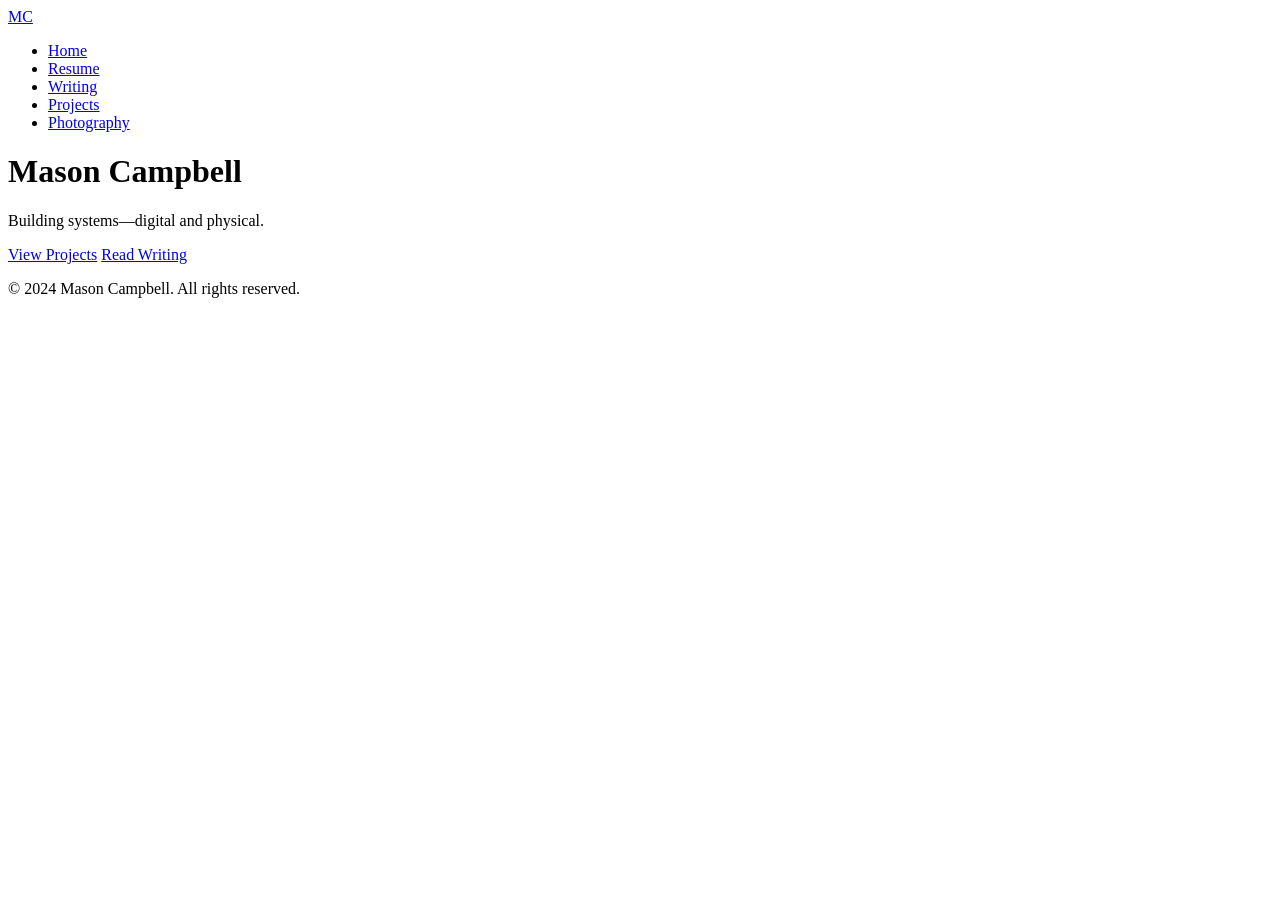
==== index.html @ 15a9533e "Create index.html" ====
<!DOCTYPE html>
<html lang="en">
<head>
    <meta charset="UTF-8">
    <meta name="viewport" content="width=device-width, initial-scale=1.0">
    <title>Mason Campbell - Home</title>
    <link rel="stylesheet" href="styles.css">
</head>
<body>
    <nav class="navbar">
        <div class="nav-container">
            <a href="index.html" class="nav-logo">MC</a>
            <ul class="nav-menu">
                <li><a href="index.html" class="nav-link active">Home</a></li>
                <li><a href="resume.html" class="nav-link">Resume</a></li>
                <li><a href="writing.html" class="nav-link">Writing</a></li>
                <li><a href="projects.html" class="nav-link">Projects</a></li>
                <li><a href="photography.html" class="nav-link">Photography</a></li>
            </ul>
        </div>
    </nav>

    <main class="hero-section">
        <div class="hero-content">
            <h1 class="hero-title">Mason Campbell</h1>
            <p class="hero-subtitle">Building systems—digital and physical.</p>
            <div class="hero-links">
                <a href="projects.html" class="hero-link">View Projects</a>
                <a href="writing.html" class="hero-link">Read Writing</a>
            </div>
        </div>
    </main>

    <footer class="footer">
        <p>&copy; 2024 Mason Campbell. All rights reserved.</p>
    </footer>
</body>
</html>
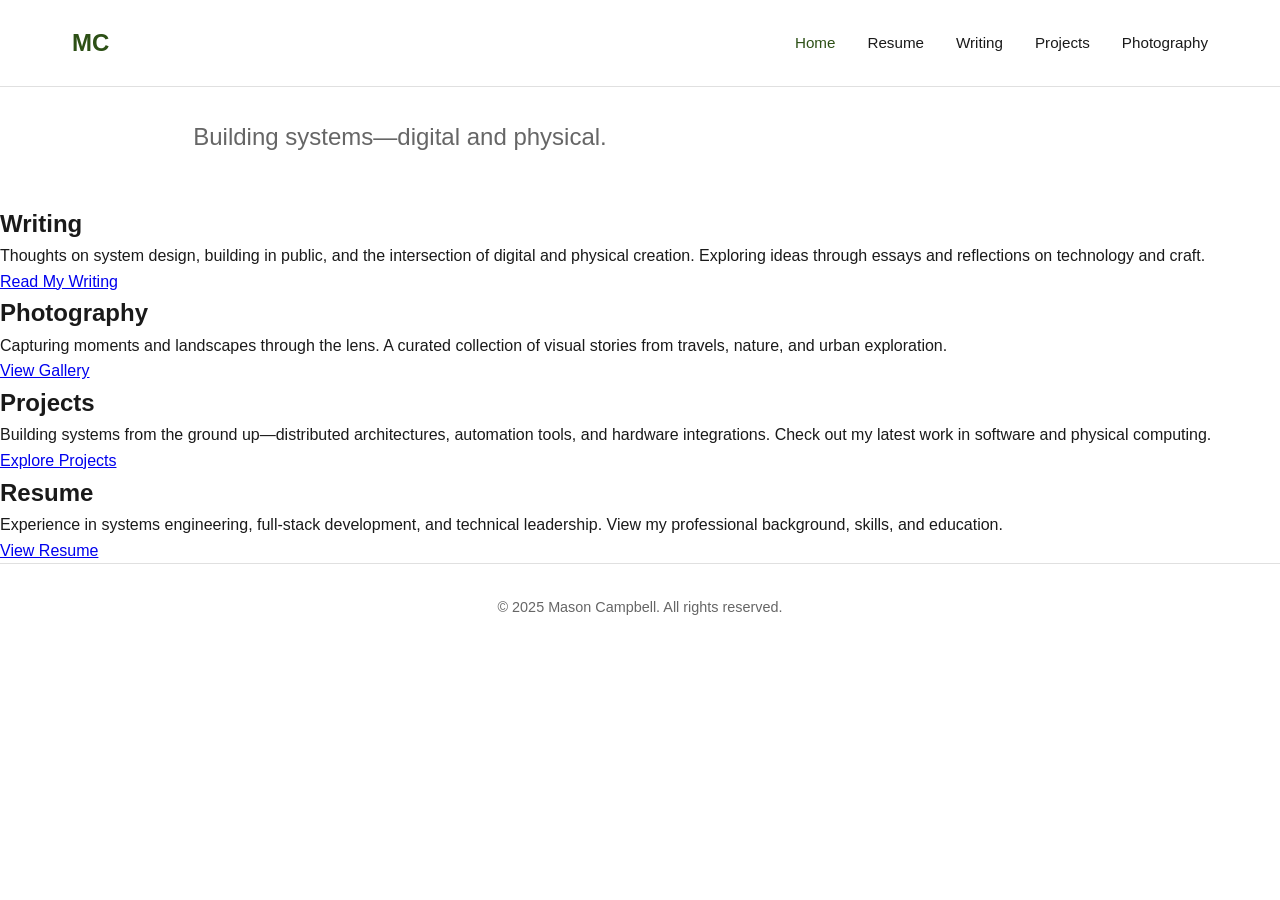
==== commit 75904ddf: "Add hero section and preview sections to index.html" ====
--- a/index.html
+++ b/index.html
@@ -20,19 +20,59 @@
         </div>
     </nav>
 
-    <main class="hero-section">
-        <div class="hero-content">
-            <h1 class="hero-title">Mason Campbell</h1>
-            <p class="hero-subtitle">Building systems—digital and physical.</p>
-            <div class="hero-links">
-                <a href="projects.html" class="hero-link">View Projects</a>
-                <a href="writing.html" class="hero-link">Read Writing</a>
+    <!-- Hero Section with Background Image -->
+    <section class="hero-image-section">
+        <div class="hero-overlay">
+            <div class="hero-content">
+                <h1 class="hero-title">Mason Campbell</h1>
+                <p class="hero-subtitle">Building systems—digital and physical.</p>
             </div>
         </div>
+    </section>
+
+    <!-- Preview Sections -->
+    <main class="preview-sections">
+        
+        <!-- Writing Section -->
+        <section class="preview-section">
+            <div class="preview-content">
+                <h2>Writing</h2>
+                <p>Thoughts on system design, building in public, and the intersection of digital and physical creation. Exploring ideas through essays and reflections on technology and craft.</p>
+                <a href="writing.html" class="preview-button">Read My Writing</a>
+            </div>
+        </section>
+
+        <!-- Photography Section -->
+        <section class="preview-section alt-bg">
+            <div class="preview-content">
+                <h2>Photography</h2>
+                <p>Capturing moments and landscapes through the lens. A curated collection of visual stories from travels, nature, and urban exploration.</p>
+                <a href="photography.html" class="preview-button">View Gallery</a>
+            </div>
+        </section>
+
+        <!-- Projects Section -->
+        <section class="preview-section">
+            <div class="preview-content">
+                <h2>Projects</h2>
+                <p>Building systems from the ground up—distributed architectures, automation tools, and hardware integrations. Check out my latest work in software and physical computing.</p>
+                <a href="projects.html" class="preview-button">Explore Projects</a>
+            </div>
+        </section>
+
+        <!-- Resume Section -->
+        <section class="preview-section alt-bg">
+            <div class="preview-content">
+                <h2>Resume</h2>
+                <p>Experience in systems engineering, full-stack development, and technical leadership. View my professional background, skills, and education.</p>
+                <a href="resume.html" class="preview-button">View Resume</a>
+            </div>
+        </section>
+
     </main>
 
     <footer class="footer">
-        <p>&copy; 2024 Mason Campbell. All rights reserved.</p>
+        <p>&copy; 2025 Mason Campbell. All rights reserved.</p>
     </footer>
 </body>
 </html>
--- a/styles.css
+++ b/styles.css
@@ -0,0 +1,451 @@
+/* Global Styles */
+* {
+    margin: 0;
+    padding: 0;
+    box-sizing: border-box;
+}
+
+:root {
+    --forest-green: #2d5016;
+    --dark-green: #1a3009;
+    --light-bg: #ffffff;
+    --text-dark: #1a1a1a;
+    --text-gray: #666666;
+    --border-color: #e0e0e0;
+}
+
+body {
+    font-family: -apple-system, BlinkMacSystemFont, 'Segoe UI', Roboto, Oxygen, Ubuntu, Cantarell, sans-serif;
+    line-height: 1.6;
+    color: var(--text-dark);
+    background-color: var(--light-bg);
+}
+
+/* Navigation */
+.navbar {
+    position: fixed;
+    top: 0;
+    width: 100%;
+    background-color: var(--light-bg);
+    border-bottom: 1px solid var(--border-color);
+    z-index: 1000;
+}
+
+.nav-container {
+    max-width: 1200px;
+    margin: 0 auto;
+    padding: 1.5rem 2rem;
+    display: flex;
+    justify-content: space-between;
+    align-items: center;
+}
+
+.nav-logo {
+    font-size: 1.5rem;
+    font-weight: 700;
+    color: var(--forest-green);
+    text-decoration: none;
+}
+
+.nav-menu {
+    display: flex;
+    list-style: none;
+    gap: 2rem;
+}
+
+.nav-link {
+    color: var(--text-dark);
+    text-decoration: none;
+    font-size: 0.95rem;
+    transition: color 0.3s ease;
+}
+
+.nav-link:hover,
+.nav-link.active {
+    color: var(--forest-green);
+}
+
+/* Hero Section */
+.hero-section {
+    min-height: 100vh;
+    display: flex;
+    align-items: center;
+    justify-content: center;
+    padding: 2rem;
+    margin-top: 80px;
+}
+
+.hero-content {
+    text-align: center;
+    max-width: 800px;
+}
+
+.hero-title {
+    font-size: 4rem;
+    font-weight: 300;
+    margin-bottom: 1rem;
+    color: var(--text-dark);
+}
+
+.hero-subtitle {
+    font-size: 1.5rem;
+    color: var(--text-gray);
+    margin-bottom: 3rem;
+    font-weight: 300;
+}
+
+.hero-links {
+    display: flex;
+    gap: 1.5rem;
+    justify-content: center;
+}
+
+.hero-link {
+    padding: 0.75rem 2rem;
+    border: 2px solid var(--forest-green);
+    color: var(--forest-green);
+    text-decoration: none;
+    border-radius: 4px;
+    transition: all 0.3s ease;
+    font-size: 0.95rem;
+}
+
+.hero-link:hover {
+    background-color: var(--forest-green);
+    color: white;
+}
+
+/* Main Content Container */
+.main-content {
+    max-width: 1200px;
+    margin: 100px auto 4rem;
+    padding: 2rem;
+    min-height: calc(100vh - 200px);
+}
+
+.page-title {
+    font-size: 2.5rem;
+    font-weight: 300;
+    margin-bottom: 3rem;
+    color: var(--text-dark);
+}
+
+/* Resume Styles */
+.resume-section {
+    margin-bottom: 3rem;
+}
+
+.resume-section h2 {
+    font-size: 1.5rem;
+    color: var(--forest-green);
+    margin-bottom: 1.5rem;
+    font-weight: 500;
+}
+
+.resume-item {
+    margin-bottom: 2rem;
+    padding-bottom: 2rem;
+    border-bottom: 1px solid var(--border-color);
+}
+
+.resume-item:last-child {
+    border-bottom: none;
+}
+
+.resume-item h3 {
+    font-size: 1.2rem;
+    margin-bottom: 0.5rem;
+    color: var(--text-dark);
+}
+
+.resume-item .meta {
+    color: var(--text-gray);
+    font-size: 0.9rem;
+    margin-bottom: 0.75rem;
+}
+
+.resume-item p {
+    color: var(--text-dark);
+    line-height: 1.7;
+}
+
+.skills-grid {
+    display: grid;
+    grid-template-columns: repeat(auto-fit, minmax(200px, 1fr));
+    gap: 1.5rem;
+}
+
+.skill-category h3 {
+    font-size: 1rem;
+    color: var(--forest-green);
+    margin-bottom: 0.75rem;
+}
+
+.skill-category ul {
+    list-style: none;
+}
+
+.skill-category li {
+    padding: 0.25rem 0;
+    color: var(--text-dark);
+}
+
+/* Writing (Blog) Styles */
+.blog-posts {
+    display: flex;
+    flex-direction: column;
+    gap: 3rem;
+}
+
+.blog-post {
+    padding-bottom: 3rem;
+    border-bottom: 1px solid var(--border-color);
+}
+
+.blog-post:last-child {
+    border-bottom: none;
+}
+
+.blog-post h2 {
+    font-size: 1.8rem;
+    margin-bottom: 0.5rem;
+    color: var(--text-dark);
+}
+
+.blog-post h2 a {
+    color: var(--text-dark);
+    text-decoration: none;
+    transition: color 0.3s ease;
+}
+
+.blog-post h2 a:hover {
+    color: var(--forest-green);
+}
+
+.blog-meta {
+    color: var(--text-gray);
+    font-size: 0.9rem;
+    margin-bottom: 1rem;
+}
+
+.blog-excerpt {
+    color: var(--text-dark);
+    line-height: 1.7;
+    margin-bottom: 1rem;
+}
+
+.read-more {
+    color: var(--forest-green);
+    text-decoration: none;
+    font-weight: 500;
+    transition: opacity 0.3s ease;
+}
+
+.read-more:hover {
+    opacity: 0.7;
+}
+
+/* Projects Grid */
+.projects-grid {
+    display: grid;
+    grid-template-columns: repeat(auto-fit, minmax(350px, 1fr));
+    gap: 2rem;
+}
+
+.project-card {
+    border: 1px solid var(--border-color);
+    border-radius: 8px;
+    overflow: hidden;
+    transition: transform 0.3s ease, box-shadow 0.3s ease;
+}
+
+.project-card:hover {
+    transform: translateY(-5px);
+    box-shadow: 0 10px 30px rgba(0,0,0,0.1);
+}
+
+.project-image {
+    width: 100%;
+    height: 250px;
+    background-color: #f5f5f5;
+    display: flex;
+    align-items: center;
+    justify-content: center;
+    color: var(--text-gray);
+    font-size: 0.9rem;
+}
+
+.project-content {
+    padding: 1.5rem;
+}
+
+.project-card h3 {
+    font-size: 1.3rem;
+    margin-bottom: 0.75rem;
+    color: var(--text-dark);
+}
+
+.project-description {
+    color: var(--text-dark);
+    line-height: 1.6;
+    margin-bottom: 1rem;
+}
+
+.project-tech {
+    display: flex;
+    flex-wrap: wrap;
+    gap: 0.5rem;
+    margin-bottom: 1rem;
+}
+
+.tech-tag {
+    padding: 0.25rem 0.75rem;
+    background-color: #f5f5f5;
+    border-radius: 4px;
+    font-size: 0.85rem;
+    color: var(--text-gray);
+}
+
+.project-links {
+    display: flex;
+    gap: 1rem;
+}
+
+.project-link {
+    color: var(--forest-green);
+    text-decoration: none;
+    font-weight: 500;
+    transition: opacity 0.3s ease;
+}
+
+.project-link:hover {
+    opacity: 0.7;
+}
+
+/* Photography Gallery */
+.gallery-grid {
+    display: grid;
+    grid-template-columns: repeat(auto-fill, minmax(250px, 1fr));
+    gap: 1rem;
+    margin-bottom: 2rem;
+}
+
+.gallery-item {
+    position: relative;
+    overflow: hidden;
+    cursor: pointer;
+    border-radius: 4px;
+    aspect-ratio: 1;
+}
+
+.gallery-item.wide {
+    grid-column: span 2;
+    aspect-ratio: 2/1;
+}
+
+.gallery-item.tall {
+    grid-row: span 2;
+    aspect-ratio: 1/2;
+}
+
+.gallery-item img {
+    width: 100%;
+    height: 100%;
+    object-fit: cover;
+    transition: transform 0.3s ease;
+}
+
+.gallery-item:hover img {
+    transform: scale(1.05);
+}
+
+/* Lightbox */
+.lightbox {
+    display: none;
+    position: fixed;
+    top: 0;
+    left: 0;
+    width: 100%;
+    height: 100%;
+    background-color: rgba(0, 0, 0, 0.95);
+    z-index: 2000;
+    align-items: center;
+    justify-content: center;
+}
+
+.lightbox.active {
+    display: flex;
+}
+
+.lightbox-content {
+    position: relative;
+    max-width: 90%;
+    max-height: 90%;
+}
+
+.lightbox-content img {
+    max-width: 100%;
+    max-height: 90vh;
+    object-fit: contain;
+}
+
+.lightbox-close {
+    position: absolute;
+    top: 20px;
+    right: 20px;
+    font-size: 2rem;
+    color: white;
+    cursor: pointer;
+    background: none;
+    border: none;
+    padding: 0.5rem;
+}
+
+.lightbox-close:hover {
+    opacity: 0.7;
+}
+
+/* Footer */
+.footer {
+    text-align: center;
+    padding: 2rem;
+    border-top: 1px solid var(--border-color);
+    color: var(--text-gray);
+    font-size: 0.9rem;
+}
+
+/* Responsive Design */
+@media (max-width: 768px) {
+    .nav-menu {
+        gap: 1rem;
+        flex-wrap: wrap;
+    }
+    
+    .hero-title {
+        font-size: 2.5rem;
+    }
+    
+    .hero-subtitle {
+        font-size: 1.2rem;
+    }
+    
+    .hero-links {
+        flex-direction: column;
+        align-items: center;
+    }
+    
+    .projects-grid {
+        grid-template-columns: 1fr;
+    }
+    
+    .gallery-grid {
+        grid-template-columns: repeat(auto-fill, minmax(150px, 1fr));
+    }
+    
+    .gallery-item.wide,
+    .gallery-item.tall {
+        grid-column: span 1;
+        grid-row: span 1;
+        aspect-ratio: 1;
+    }
+}
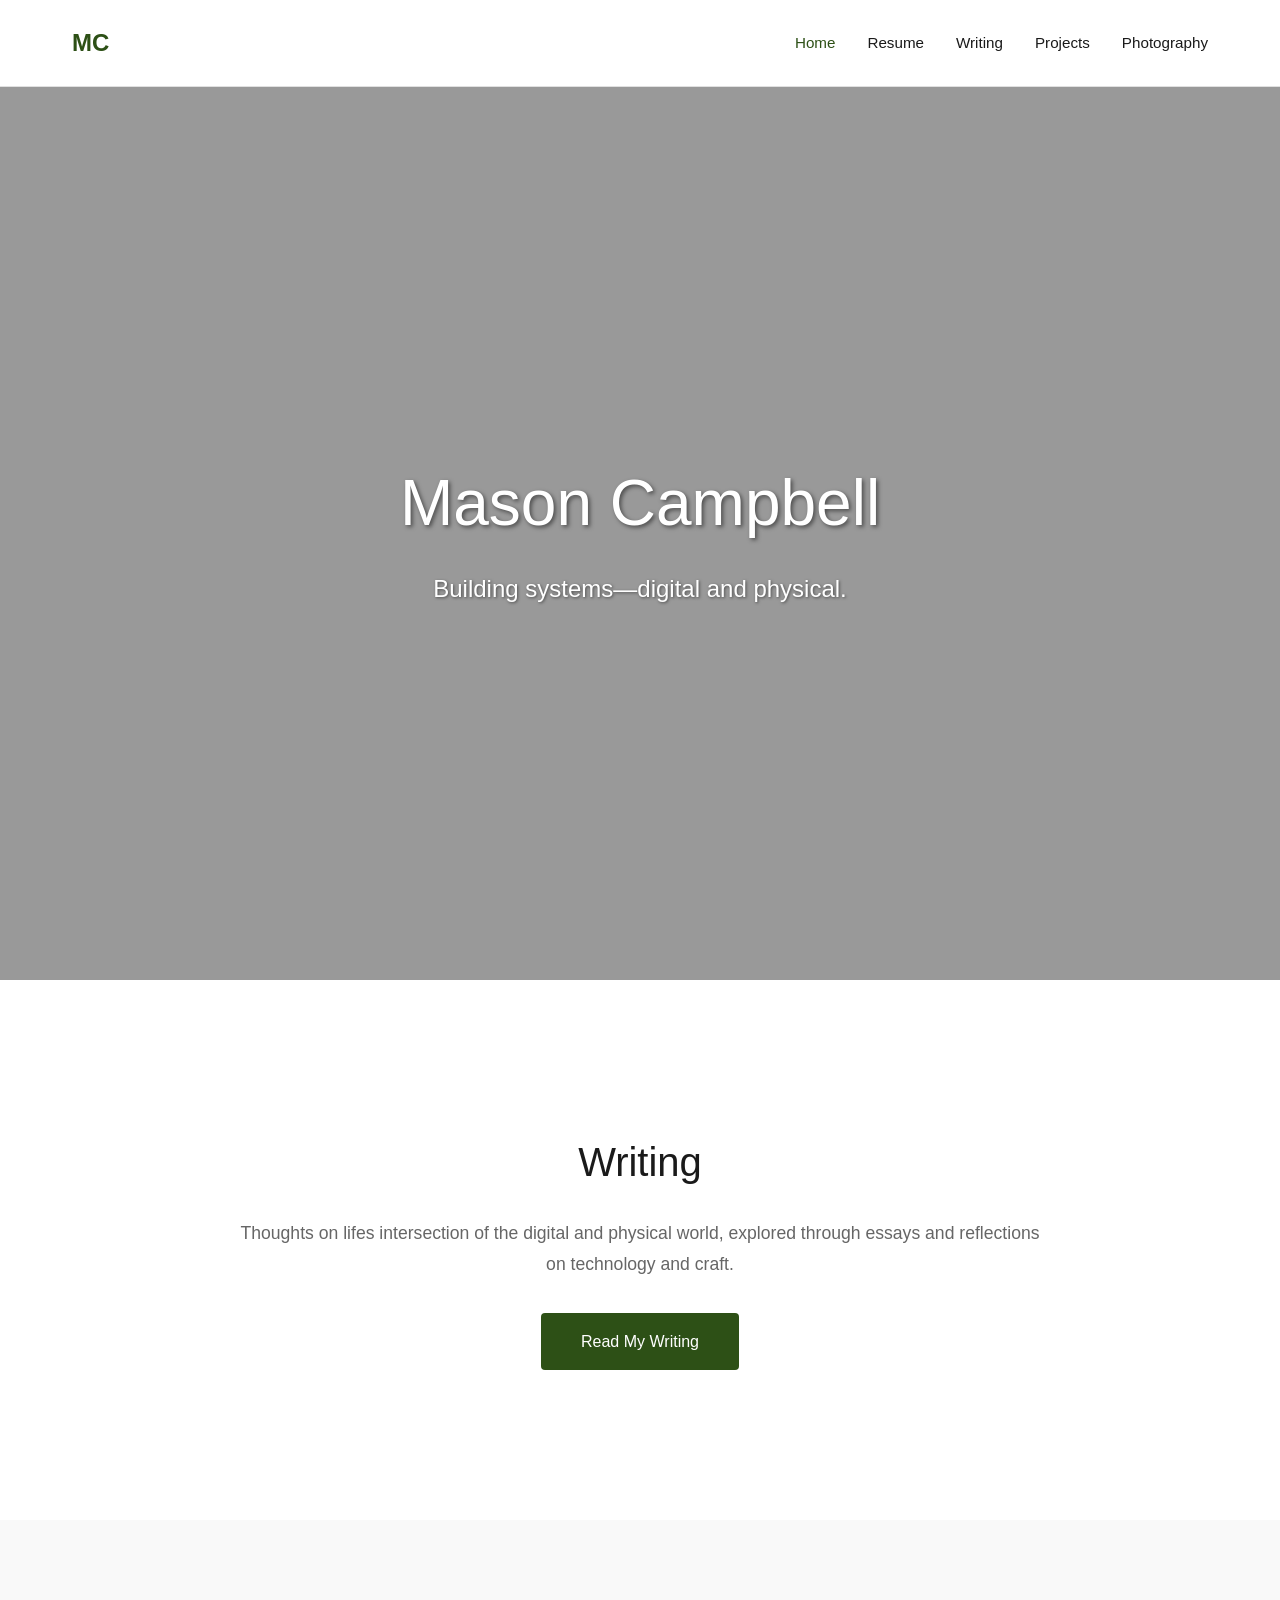
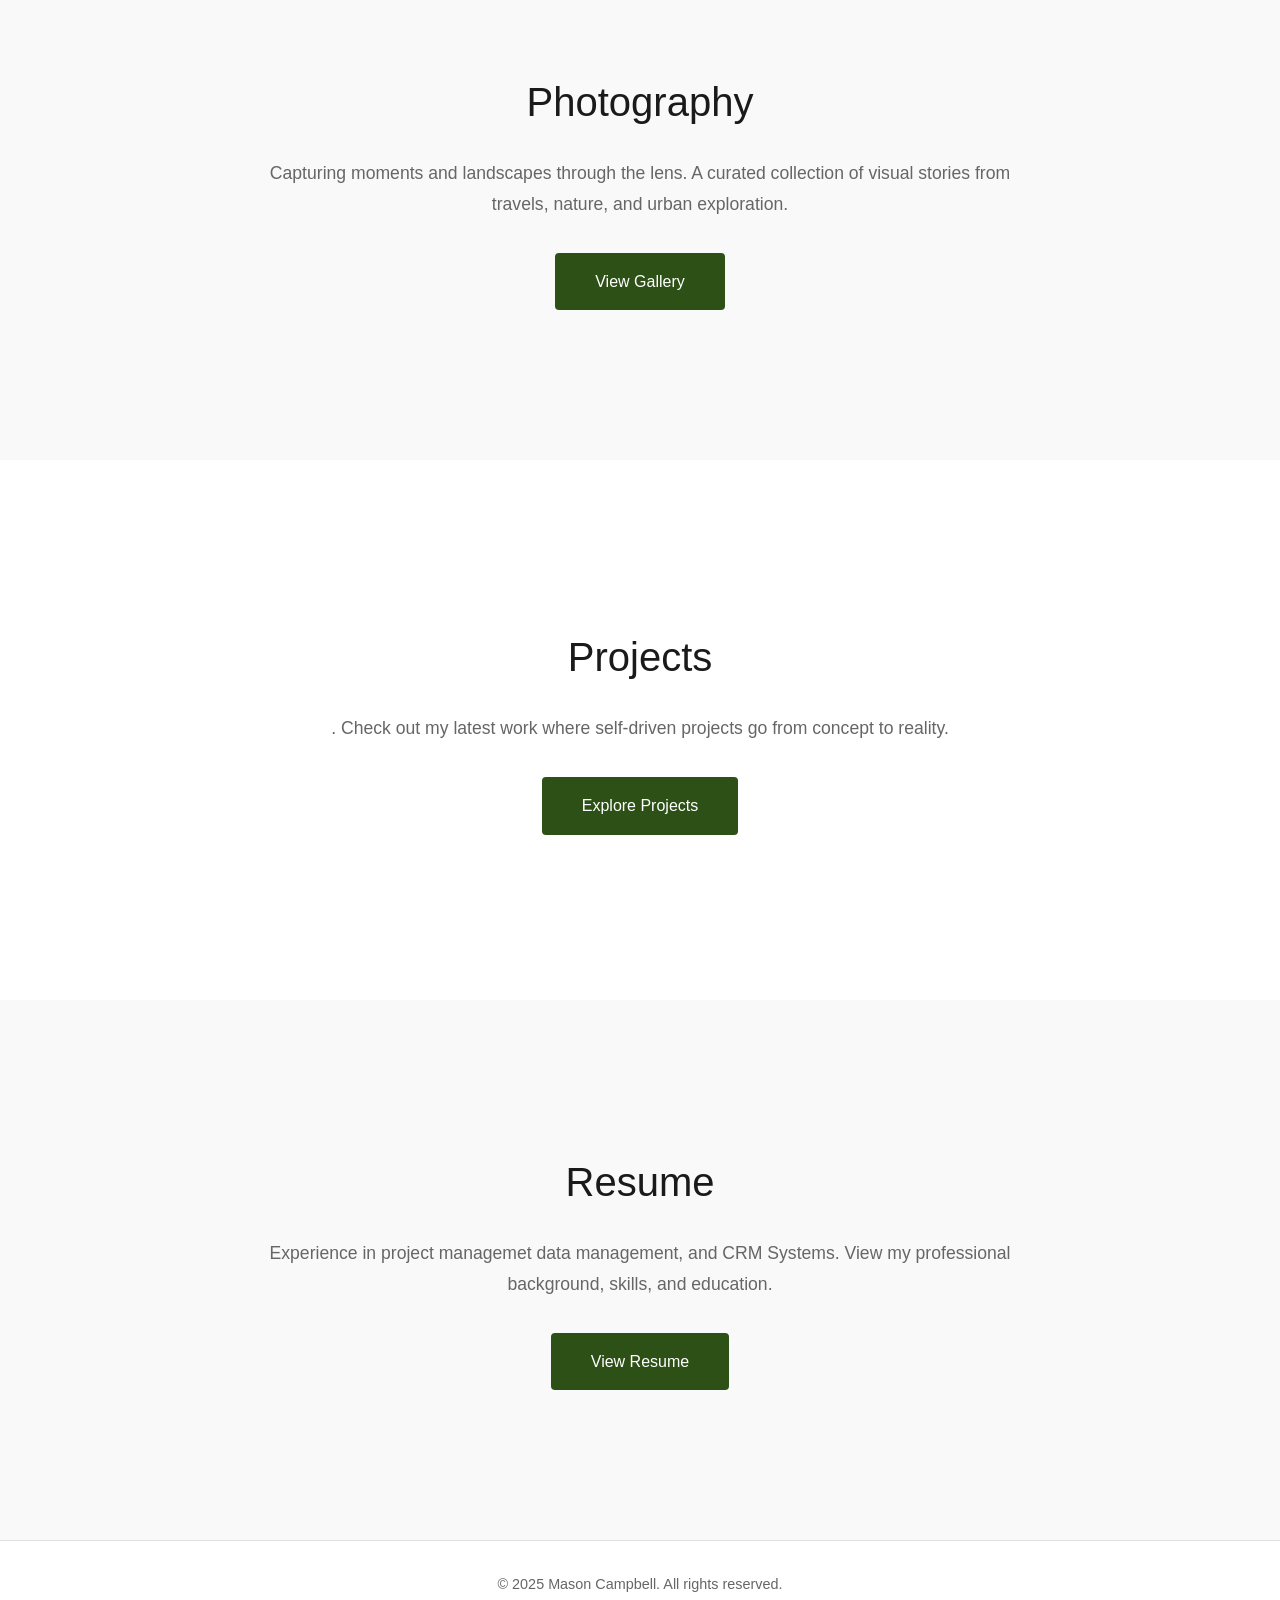
==== commit 76f39510: "Update index.html" ====
--- a/index.html
+++ b/index.html
@@ -37,7 +37,7 @@
         <section class="preview-section">
             <div class="preview-content">
                 <h2>Writing</h2>
-                <p>Thoughts on system design, building in public, and the intersection of digital and physical creation. Exploring ideas through essays and reflections on technology and craft.</p>
+                <p>Thoughts on lifes intersection of the digital and physical world, explored through essays and reflections on technology and craft.</p>
                 <a href="writing.html" class="preview-button">Read My Writing</a>
             </div>
         </section>
@@ -55,7 +55,7 @@
         <section class="preview-section">
             <div class="preview-content">
                 <h2>Projects</h2>
-                <p>Building systems from the ground up—distributed architectures, automation tools, and hardware integrations. Check out my latest work in software and physical computing.</p>
+                <p>. Check out my latest work where self-driven projects go from concept to reality.</p>
                 <a href="projects.html" class="preview-button">Explore Projects</a>
             </div>
         </section>
@@ -64,7 +64,7 @@
         <section class="preview-section alt-bg">
             <div class="preview-content">
                 <h2>Resume</h2>
-                <p>Experience in systems engineering, full-stack development, and technical leadership. View my professional background, skills, and education.</p>
+                <p>Experience in project managemet data management, and CRM Systems. View my professional background, skills, and education.</p>
                 <a href="resume.html" class="preview-button">View Resume</a>
             </div>
         </section>
--- a/styles.css
+++ b/styles.css
@@ -65,54 +65,97 @@
     color: var(--forest-green);
 }
 
-/* Hero Section */
-.hero-section {
-    min-height: 100vh;
+/* Hero Section with Background Image */
+.hero-image-section {
+    height: 100vh;
+    background-image: url('images/hero-image.jpg');
+    background-size: cover;
+    background-position: center;
+    background-attachment: fixed;
+    position: relative;
+    margin-top: 80px;
+}
+
+.hero-overlay {
+    height: 100%;
+    background-color: rgba(0, 0, 0, 0.4);
     display: flex;
     align-items: center;
     justify-content: center;
-    padding: 2rem;
-    margin-top: 80px;
 }
 
 .hero-content {
     text-align: center;
     max-width: 800px;
+    padding: 2rem;
 }
 
 .hero-title {
     font-size: 4rem;
     font-weight: 300;
     margin-bottom: 1rem;
-    color: var(--text-dark);
+    color: white;
+    text-shadow: 2px 2px 4px rgba(0,0,0,0.5);
 }
 
 .hero-subtitle {
     font-size: 1.5rem;
+    color: white;
+    font-weight: 300;
+    text-shadow: 1px 1px 3px rgba(0,0,0,0.5);
+}
+
+/* Preview Sections */
+.preview-sections {
+    width: 100%;
+}
+
+.preview-section {
+    padding: 5rem 2rem;
+    display: flex;
+    justify-content: center;
+    align-items: center;
+    min-height: 60vh;
+}
+
+.preview-section.alt-bg {
+    background-color: #f9f9f9;
+}
+
+.preview-content {
+    max-width: 800px;
+    text-align: center;
+}
+
+.preview-content h2 {
+    font-size: 2.5rem;
+    font-weight: 300;
+    margin-bottom: 1.5rem;
+    color: var(--text-dark);
+}
+
+.preview-content p {
+    font-size: 1.1rem;
+    line-height: 1.8;
     color: var(--text-gray);
-    margin-bottom: 3rem;
-    font-weight: 300;
-}
-
-.hero-links {
-    display: flex;
-    gap: 1.5rem;
-    justify-content: center;
-}
-
-.hero-link {
-    padding: 0.75rem 2rem;
-    border: 2px solid var(--forest-green);
-    color: var(--forest-green);
+    margin-bottom: 2rem;
+}
+
+.preview-button {
+    display: inline-block;
+    padding: 1rem 2.5rem;
+    background-color: var(--forest-green);
+    color: white;
     text-decoration: none;
     border-radius: 4px;
+    font-size: 1rem;
     transition: all 0.3s ease;
-    font-size: 0.95rem;
-}
-
-.hero-link:hover {
-    background-color: var(--forest-green);
-    color: white;
+}
+
+.preview-button:hover {
+    background-color: var(--dark-green);
+    transform: translateY(-2px);
+    box-shadow: 0 4px 12px rgba(45, 80, 22, 0.3);
 }
 
 /* Main Content Container */
@@ -429,9 +472,21 @@
         font-size: 1.2rem;
     }
     
-    .hero-links {
-        flex-direction: column;
-        align-items: center;
+    .hero-image-section {
+        background-attachment: scroll;
+    }
+    
+    .preview-section {
+        padding: 3rem 1.5rem;
+        min-height: auto;
+    }
+    
+    .preview-content h2 {
+        font-size: 2rem;
+    }
+    
+    .preview-content p {
+        font-size: 1rem;
     }
     
     .projects-grid {
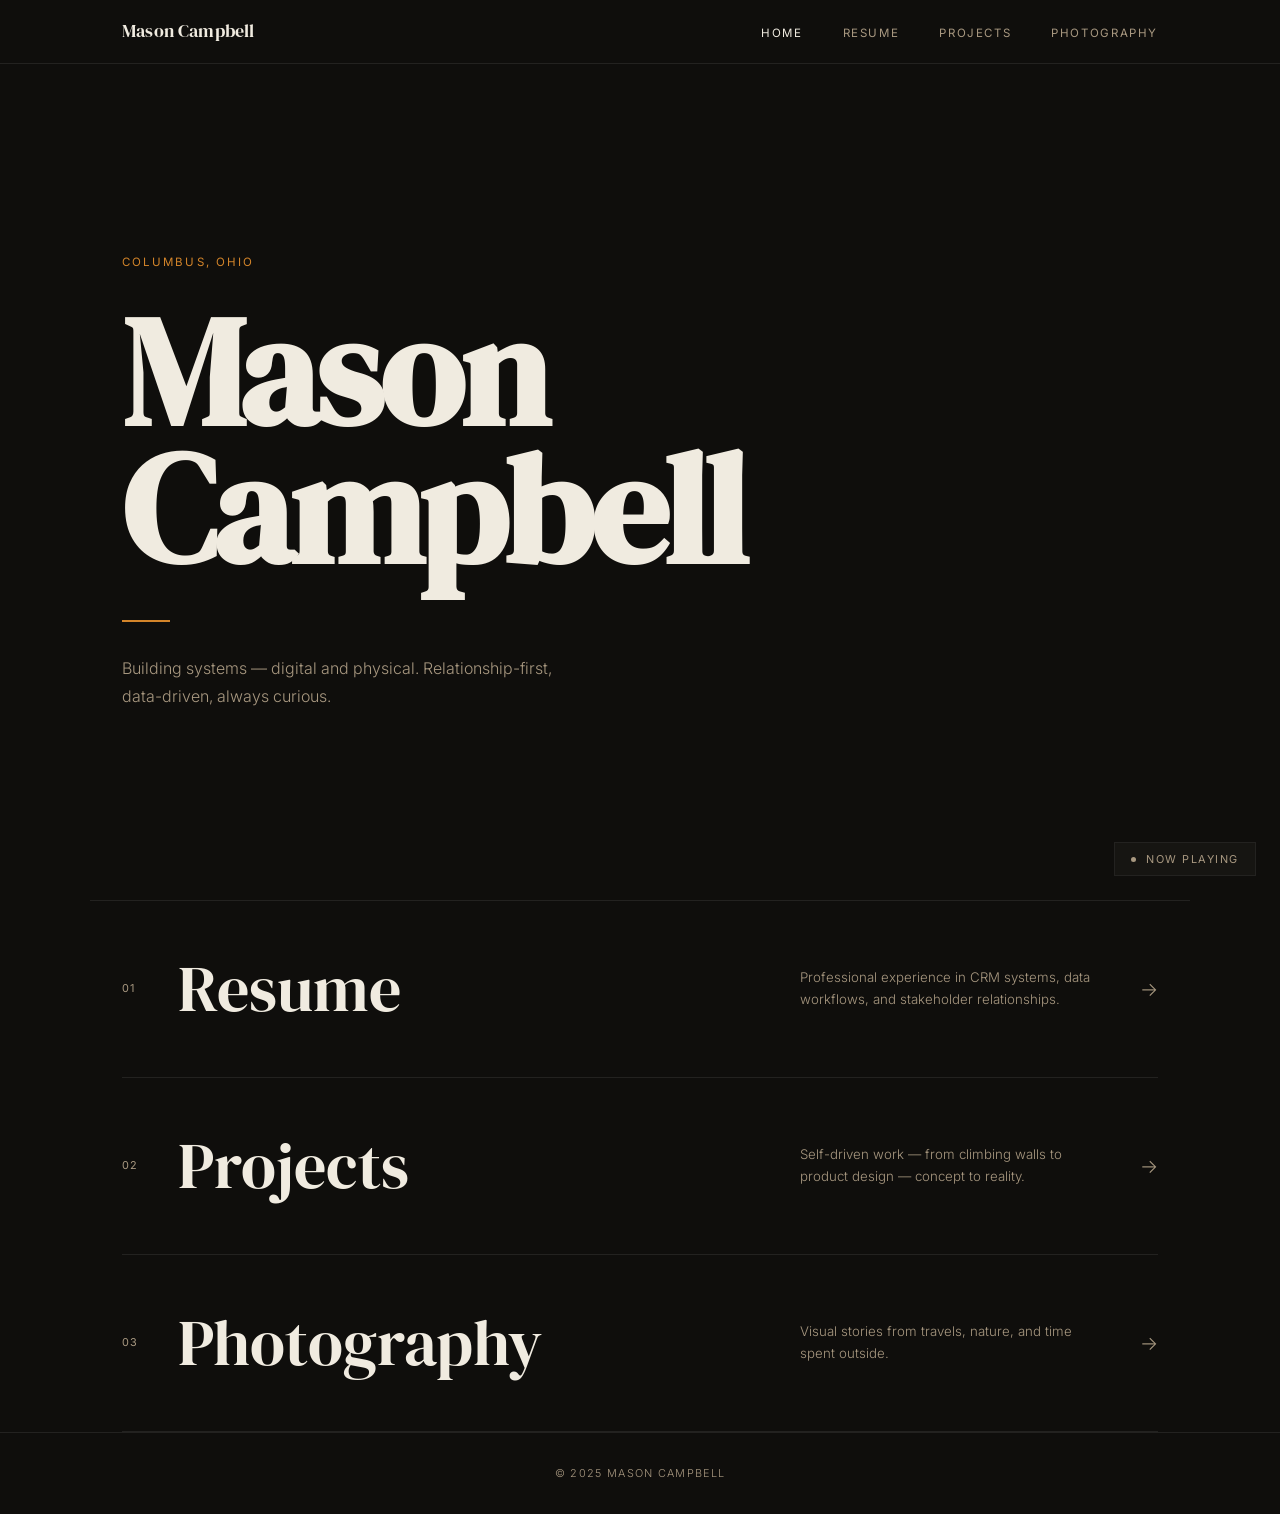
==== commit dfa51e4e: "Revamp site with dark editorial design and add Eventiiv project - Full visual overhaul: dark theme, " ====
--- a/index.html
+++ b/index.html
@@ -3,76 +3,82 @@
 <head>
     <meta charset="UTF-8">
     <meta name="viewport" content="width=device-width, initial-scale=1.0">
-    <title>Mason Campbell - Home</title>
+    <title>Mason Campbell</title>
     <link rel="stylesheet" href="styles.css">
 </head>
 <body>
+
     <nav class="navbar">
         <div class="nav-container">
-            <a href="index.html" class="nav-logo">MC</a>
+            <a href="index.html" class="nav-logo">Mason Campbell</a>
             <ul class="nav-menu">
                 <li><a href="index.html" class="nav-link active">Home</a></li>
                 <li><a href="resume.html" class="nav-link">Resume</a></li>
-                <li><a href="writing.html" class="nav-link">Writing</a></li>
                 <li><a href="projects.html" class="nav-link">Projects</a></li>
                 <li><a href="photography.html" class="nav-link">Photography</a></li>
             </ul>
         </div>
     </nav>
 
-    <!-- Hero Section with Background Image -->
-    <section class="hero-image-section">
-        <div class="hero-overlay">
-            <div class="hero-content">
-                <h1 class="hero-title">Mason Campbell</h1>
-                <p class="hero-subtitle">Building systems—digital and physical.</p>
-            </div>
-        </div>
+    <section class="hero">
+        <p class="hero-eyebrow">Columbus, Ohio</p>
+        <h1 class="hero-name">Mason<br>Campbell</h1>
+        <hr class="hero-rule">
+        <p class="hero-tagline">Building systems — digital and physical. Relationship-first, data-driven, always curious.</p>
     </section>
 
-    <!-- Preview Sections -->
-    <main class="preview-sections">
-        
-        <!-- Writing Section -->
-        <section class="preview-section">
-            <div class="preview-content">
-                <h2>Writing</h2>
-                <p>Thoughts on lifes intersection of the digital and physical world, explored through essays and reflections on technology and craft.</p>
-                <a href="writing.html" class="preview-button">Read My Writing</a>
-            </div>
-        </section>
-
-        <!-- Photography Section -->
-        <section class="preview-section alt-bg">
-            <div class="preview-content">
-                <h2>Photography</h2>
-                <p>Capturing moments and landscapes through the lens. A curated collection of visual stories from travels, nature, and urban exploration.</p>
-                <a href="photography.html" class="preview-button">View Gallery</a>
-            </div>
-        </section>
-
-        <!-- Projects Section -->
-        <section class="preview-section">
-            <div class="preview-content">
-                <h2>Projects</h2>
-                <p>. Check out my latest work where self-driven projects go from concept to reality.</p>
-                <a href="projects.html" class="preview-button">Explore Projects</a>
-            </div>
-        </section>
-
-        <!-- Resume Section -->
-        <section class="preview-section alt-bg">
-            <div class="preview-content">
-                <h2>Resume</h2>
-                <p>Experience in project managemet data management, and CRM Systems. View my professional background, skills, and education.</p>
-                <a href="resume.html" class="preview-button">View Resume</a>
-            </div>
-        </section>
-
-    </main>
+    <div class="section-list">
+        <a href="resume.html" class="section-row">
+            <span class="section-number">01</span>
+            <span class="section-title">Resume</span>
+            <span class="section-desc">Professional experience in CRM systems, data workflows, and stakeholder relationships.</span>
+            <span class="section-arrow">→</span>
+        </a>
+        <a href="projects.html" class="section-row">
+            <span class="section-number">02</span>
+            <span class="section-title">Projects</span>
+            <span class="section-desc">Self-driven work — from climbing walls to product design — concept to reality.</span>
+            <span class="section-arrow">→</span>
+        </a>
+        <a href="photography.html" class="section-row">
+            <span class="section-number">03</span>
+            <span class="section-title">Photography</span>
+            <span class="section-desc">Visual stories from travels, nature, and time spent outside.</span>
+            <span class="section-arrow">→</span>
+        </a>
+    </div>
 
     <footer class="footer">
-        <p>&copy; 2025 Mason Campbell. All rights reserved.</p>
+        <p>&copy; 2025 Mason Campbell</p>
     </footer>
+
+    <!-- Spotify Widget -->
+    <div class="spotify-widget">
+        <button class="spotify-toggle" onclick="toggleSpotify()" aria-label="Toggle music player">
+            <span class="spotify-dot"></span>
+            <span>Now Playing</span>
+        </button>
+        <div class="spotify-embed" id="spotifyEmbed">
+            <iframe
+                src="https://open.spotify.com/embed/playlist/1gNgru36DnhHGredw99iIs?utm_source=generator&theme=0"
+                width="300"
+                height="80"
+                frameborder="0"
+                allowfullscreen=""
+                allow="autoplay; clipboard-write; encrypted-media; fullscreen; picture-in-picture"
+                loading="lazy">
+            </iframe>
+        </div>
+    </div>
+
+    <script>
+        function toggleSpotify() {
+            const btn = document.querySelector('.spotify-toggle');
+            const embed = document.getElementById('spotifyEmbed');
+            embed.classList.toggle('open');
+            btn.classList.toggle('playing');
+        }
+    </script>
+
 </body>
 </html>
--- a/styles.css
+++ b/styles.css
@@ -1,4 +1,5 @@
-/* Global Styles */
+@import url('https://fonts.googleapis.com/css2?family=DM+Serif+Display:ital@0;1&family=Inter:wght@300;400;500&display=swap');
+
 * {
     margin: 0;
     padding: 0;
@@ -6,379 +7,436 @@
 }
 
 :root {
-    --forest-green: #2d5016;
-    --dark-green: #1a3009;
-    --light-bg: #ffffff;
-    --text-dark: #1a1a1a;
-    --text-gray: #666666;
-    --border-color: #e0e0e0;
+    --bg: #0f0e0c;
+    --bg-surface: #161512;
+    --text: #f0ebe0;
+    --text-muted: #a89880;
+    --accent: #d4852a;
+    --border: #232220;
+    --nav-height: 64px;
 }
 
 body {
-    font-family: -apple-system, BlinkMacSystemFont, 'Segoe UI', Roboto, Oxygen, Ubuntu, Cantarell, sans-serif;
+    font-family: 'Inter', -apple-system, BlinkMacSystemFont, sans-serif;
+    background-color: var(--bg);
+    color: var(--text);
     line-height: 1.6;
-    color: var(--text-dark);
-    background-color: var(--light-bg);
-}
-
-/* Navigation */
+    font-weight: 300;
+    -webkit-font-smoothing: antialiased;
+}
+
+/* ===== NAVIGATION ===== */
 .navbar {
     position: fixed;
     top: 0;
     width: 100%;
-    background-color: var(--light-bg);
-    border-bottom: 1px solid var(--border-color);
-    z-index: 1000;
+    background-color: var(--bg);
+    border-bottom: 1px solid var(--border);
+    z-index: 100;
+    height: var(--nav-height);
 }
 
 .nav-container {
-    max-width: 1200px;
+    max-width: 1100px;
     margin: 0 auto;
-    padding: 1.5rem 2rem;
+    padding: 0 2rem;
+    height: 100%;
     display: flex;
     justify-content: space-between;
     align-items: center;
 }
 
 .nav-logo {
-    font-size: 1.5rem;
-    font-weight: 700;
-    color: var(--forest-green);
+    font-family: 'DM Serif Display', serif;
+    font-size: 1.1rem;
+    color: var(--text);
     text-decoration: none;
+    letter-spacing: 0.01em;
 }
 
 .nav-menu {
     display: flex;
     list-style: none;
-    gap: 2rem;
+    gap: 2.5rem;
 }
 
 .nav-link {
-    color: var(--text-dark);
+    font-size: 0.72rem;
+    font-weight: 400;
+    letter-spacing: 0.14em;
+    text-transform: uppercase;
+    color: var(--text-muted);
     text-decoration: none;
-    font-size: 0.95rem;
-    transition: color 0.3s ease;
+    transition: color 0.2s;
 }
 
 .nav-link:hover,
 .nav-link.active {
-    color: var(--forest-green);
-}
-
-/* Hero Section with Background Image */
-.hero-image-section {
-    height: 100vh;
-    background-image: url('images/hero-image.jpg');
-    background-size: cover;
-    background-position: center;
-    background-attachment: fixed;
-    position: relative;
-    margin-top: 80px;
-}
-
-.hero-overlay {
-    height: 100%;
-    background-color: rgba(0, 0, 0, 0.4);
+    color: var(--text);
+}
+
+/* ===== HERO ===== */
+.hero {
+    min-height: 100vh;
+    padding-top: var(--nav-height);
+    display: flex;
+    flex-direction: column;
+    justify-content: center;
+    max-width: 1100px;
+    margin: 0 auto;
+    padding-left: 2rem;
+    padding-right: 2rem;
+}
+
+.hero-eyebrow {
+    font-size: 0.72rem;
+    letter-spacing: 0.18em;
+    text-transform: uppercase;
+    color: var(--accent);
+    margin-bottom: 2rem;
+    font-weight: 400;
+}
+
+.hero-name {
+    font-family: 'DM Serif Display', serif;
+    font-size: clamp(5rem, 12vw, 11rem);
+    line-height: 0.9;
+    color: var(--text);
+    margin-bottom: 2.5rem;
+    letter-spacing: -0.02em;
+}
+
+.hero-rule {
+    width: 48px;
+    height: 2px;
+    background-color: var(--accent);
+    margin-bottom: 2rem;
+    border: none;
+}
+
+.hero-tagline {
+    font-size: 1rem;
+    color: var(--text-muted);
+    max-width: 440px;
+    line-height: 1.8;
+    font-weight: 300;
+}
+
+/* ===== SECTION ROWS (homepage) ===== */
+.section-list {
+    border-top: 1px solid var(--border);
+    max-width: 1100px;
+    margin: 0 auto;
+    padding: 0 2rem;
+}
+
+.section-row {
     display: flex;
     align-items: center;
-    justify-content: center;
-}
-
-.hero-content {
-    text-align: center;
-    max-width: 800px;
-    padding: 2rem;
-}
-
-.hero-title {
-    font-size: 4rem;
-    font-weight: 300;
-    margin-bottom: 1rem;
-    color: white;
-    text-shadow: 2px 2px 4px rgba(0,0,0,0.5);
-}
-
-.hero-subtitle {
-    font-size: 1.5rem;
-    color: white;
-    font-weight: 300;
-    text-shadow: 1px 1px 3px rgba(0,0,0,0.5);
-}
-
-/* Preview Sections */
-.preview-sections {
-    width: 100%;
-}
-
-.preview-section {
-    padding: 5rem 2rem;
-    display: flex;
-    justify-content: center;
-    align-items: center;
-    min-height: 60vh;
-}
-
-.preview-section.alt-bg {
-    background-color: #f9f9f9;
-}
-
-.preview-content {
-    max-width: 800px;
-    text-align: center;
-}
-
-.preview-content h2 {
-    font-size: 2.5rem;
-    font-weight: 300;
-    margin-bottom: 1.5rem;
-    color: var(--text-dark);
-}
-
-.preview-content p {
-    font-size: 1.1rem;
-    line-height: 1.8;
-    color: var(--text-gray);
-    margin-bottom: 2rem;
-}
-
-.preview-button {
-    display: inline-block;
-    padding: 1rem 2.5rem;
-    background-color: var(--forest-green);
-    color: white;
+    padding: 3.5rem 0;
+    border-bottom: 1px solid var(--border);
     text-decoration: none;
-    border-radius: 4px;
-    font-size: 1rem;
-    transition: all 0.3s ease;
-}
-
-.preview-button:hover {
-    background-color: var(--dark-green);
-    transform: translateY(-2px);
-    box-shadow: 0 4px 12px rgba(45, 80, 22, 0.3);
-}
-
-/* Main Content Container */
-.main-content {
-    max-width: 1200px;
-    margin: 100px auto 4rem;
-    padding: 2rem;
-    min-height: calc(100vh - 200px);
+    gap: 2rem;
+}
+
+.section-row:hover .section-title {
+    color: var(--accent);
+}
+
+.section-row:hover .section-arrow {
+    transform: translateX(8px);
+    color: var(--accent);
+}
+
+.section-number {
+    font-size: 0.68rem;
+    color: var(--text-muted);
+    letter-spacing: 0.12em;
+    width: 24px;
+    flex-shrink: 0;
+    font-weight: 400;
+}
+
+.section-title {
+    font-family: 'DM Serif Display', serif;
+    font-size: clamp(2.2rem, 5vw, 4rem);
+    color: var(--text);
+    flex-grow: 1;
+    transition: color 0.2s;
+    line-height: 1;
+}
+
+.section-desc {
+    max-width: 300px;
+    font-size: 0.83rem;
+    color: var(--text-muted);
+    line-height: 1.65;
+    flex-shrink: 0;
+}
+
+.section-arrow {
+    font-size: 1.2rem;
+    color: var(--text-muted);
+    transition: all 0.2s;
+    flex-shrink: 0;
+    margin-left: 0.5rem;
+}
+
+/* ===== INNER PAGE HEADER ===== */
+.page-header {
+    padding-top: calc(var(--nav-height) + 5rem);
+    padding-bottom: 3rem;
+    border-bottom: 1px solid var(--border);
+    max-width: 1100px;
+    margin: 0 auto;
+    padding-left: 2rem;
+    padding-right: 2rem;
+}
+
+.page-eyebrow {
+    font-size: 0.68rem;
+    letter-spacing: 0.18em;
+    text-transform: uppercase;
+    color: var(--accent);
+    margin-bottom: 1.25rem;
+    font-weight: 400;
 }
 
 .page-title {
-    font-size: 2.5rem;
-    font-weight: 300;
-    margin-bottom: 3rem;
-    color: var(--text-dark);
-}
-
-/* Resume Styles */
-.resume-section {
-    margin-bottom: 3rem;
-}
-
-.resume-section h2 {
-    font-size: 1.5rem;
-    color: var(--forest-green);
-    margin-bottom: 1.5rem;
+    font-family: 'DM Serif Display', serif;
+    font-size: clamp(3rem, 8vw, 6.5rem);
+    color: var(--text);
+    line-height: 0.95;
+    letter-spacing: -0.02em;
+}
+
+.page-body {
+    max-width: 1100px;
+    margin: 0 auto;
+    padding: 4rem 2rem 8rem;
+}
+
+/* ===== RESUME ===== */
+.resume-summary {
+    max-width: 700px;
+    font-size: 1.05rem;
+    line-height: 1.85;
+    color: var(--text-muted);
+    margin-bottom: 4.5rem;
+    font-family: 'DM Serif Display', serif;
+    font-style: italic;
+}
+
+.resume-block {
+    margin-bottom: 4rem;
+}
+
+.resume-block-label {
+    font-size: 0.65rem;
+    letter-spacing: 0.2em;
+    text-transform: uppercase;
+    color: var(--accent);
     font-weight: 500;
+    padding-bottom: 0.85rem;
+    border-bottom: 1px solid var(--border);
+    margin-bottom: 0.5rem;
 }
 
 .resume-item {
-    margin-bottom: 2rem;
-    padding-bottom: 2rem;
-    border-bottom: 1px solid var(--border-color);
+    display: grid;
+    grid-template-columns: 210px 1fr;
+    gap: 3rem;
+    padding: 2.5rem 0;
+    border-bottom: 1px solid var(--border);
 }
 
 .resume-item:last-child {
     border-bottom: none;
 }
 
-.resume-item h3 {
-    font-size: 1.2rem;
-    margin-bottom: 0.5rem;
-    color: var(--text-dark);
-}
-
-.resume-item .meta {
-    color: var(--text-gray);
-    font-size: 0.9rem;
-    margin-bottom: 0.75rem;
-}
-
-.resume-item p {
-    color: var(--text-dark);
+.resume-meta {
+    padding-top: 0.15rem;
+}
+
+.resume-meta h3 {
+    font-size: 0.88rem;
+    font-weight: 500;
+    color: var(--text);
+    margin-bottom: 0.4rem;
+    line-height: 1.45;
+}
+
+.resume-company {
+    font-size: 0.78rem;
+    color: var(--accent);
+    margin-bottom: 0.35rem;
+    font-weight: 400;
+}
+
+.resume-dates {
+    font-size: 0.7rem;
+    color: var(--text-muted);
+    letter-spacing: 0.06em;
+}
+
+.resume-bullets {
+    list-style: none;
+    display: flex;
+    flex-direction: column;
+    gap: 0.7rem;
+    padding-top: 0.1rem;
+}
+
+.resume-bullets li {
+    font-size: 0.875rem;
+    color: var(--text-muted);
     line-height: 1.7;
-}
-
-.skills-grid {
+    padding-left: 1.25rem;
+    position: relative;
+}
+
+.resume-bullets li::before {
+    content: '—';
+    position: absolute;
+    left: 0;
+    color: var(--border);
+    font-size: 0.8rem;
+    top: 0.08rem;
+}
+
+.skills-wrap {
+    display: flex;
+    flex-wrap: wrap;
+    gap: 0.6rem;
+    padding-top: 2rem;
+}
+
+.skill-tag {
+    font-size: 0.72rem;
+    color: var(--text-muted);
+    border: 1px solid var(--border);
+    padding: 0.4rem 0.9rem;
+    letter-spacing: 0.05em;
+    transition: all 0.2s;
+}
+
+.skill-tag:hover {
+    color: var(--text);
+    border-color: var(--accent);
+}
+
+/* ===== PROJECTS ===== */
+.projects-list {
+    display: flex;
+    flex-direction: column;
+}
+
+.project-item {
     display: grid;
-    grid-template-columns: repeat(auto-fit, minmax(200px, 1fr));
-    gap: 1.5rem;
-}
-
-.skill-category h3 {
-    font-size: 1rem;
-    color: var(--forest-green);
-    margin-bottom: 0.75rem;
-}
-
-.skill-category ul {
-    list-style: none;
-}
-
-.skill-category li {
-    padding: 0.25rem 0;
-    color: var(--text-dark);
-}
-
-/* Writing (Blog) Styles */
-.blog-posts {
-    display: flex;
-    flex-direction: column;
+    grid-template-columns: 1fr 160px;
     gap: 3rem;
-}
-
-.blog-post {
-    padding-bottom: 3rem;
-    border-bottom: 1px solid var(--border-color);
-}
-
-.blog-post:last-child {
-    border-bottom: none;
-}
-
-.blog-post h2 {
-    font-size: 1.8rem;
-    margin-bottom: 0.5rem;
-    color: var(--text-dark);
-}
-
-.blog-post h2 a {
-    color: var(--text-dark);
+    padding: 4rem 0;
+    border-bottom: 1px solid var(--border);
+    align-items: start;
+}
+
+.project-tagline {
+    font-family: 'DM Serif Display', serif;
+    font-style: italic;
+    font-size: 1.05rem;
+    color: var(--accent);
+    margin-bottom: 1rem;
+    margin-top: -0.5rem;
+}
+
+.project-num {
+    font-size: 0.65rem;
+    color: var(--text-muted);
+    letter-spacing: 0.14em;
+    text-transform: uppercase;
+    margin-bottom: 0.85rem;
+}
+
+.project-item h3 {
+    font-family: 'DM Serif Display', serif;
+    font-size: 2.2rem;
+    color: var(--text);
+    margin-bottom: 1rem;
+    line-height: 1.05;
+}
+
+.project-item p {
+    font-size: 0.875rem;
+    color: var(--text-muted);
+    line-height: 1.78;
+    margin-bottom: 1.5rem;
+    max-width: 600px;
+}
+
+.project-tags {
+    display: flex;
+    flex-wrap: wrap;
+    gap: 0.45rem;
+    margin-bottom: 1.5rem;
+}
+
+.project-tag {
+    font-size: 0.68rem;
+    color: var(--text-muted);
+    border: 1px solid var(--border);
+    padding: 0.3rem 0.75rem;
+    letter-spacing: 0.07em;
+    text-transform: uppercase;
+}
+
+.project-link-btn {
+    font-size: 0.7rem;
+    letter-spacing: 0.14em;
+    text-transform: uppercase;
+    color: var(--accent);
     text-decoration: none;
-    transition: color 0.3s ease;
-}
-
-.blog-post h2 a:hover {
-    color: var(--forest-green);
-}
-
-.blog-meta {
-    color: var(--text-gray);
-    font-size: 0.9rem;
-    margin-bottom: 1rem;
-}
-
-.blog-excerpt {
-    color: var(--text-dark);
-    line-height: 1.7;
-    margin-bottom: 1rem;
-}
-
-.read-more {
-    color: var(--forest-green);
-    text-decoration: none;
-    font-weight: 500;
-    transition: opacity 0.3s ease;
-}
-
-.read-more:hover {
-    opacity: 0.7;
-}
-
-/* Projects Grid */
-.projects-grid {
-    display: grid;
-    grid-template-columns: repeat(auto-fit, minmax(350px, 1fr));
-    gap: 2rem;
-}
-
-.project-card {
-    border: 1px solid var(--border-color);
-    border-radius: 8px;
-    overflow: hidden;
-    transition: transform 0.3s ease, box-shadow 0.3s ease;
-}
-
-.project-card:hover {
-    transform: translateY(-5px);
-    box-shadow: 0 10px 30px rgba(0,0,0,0.1);
+    transition: opacity 0.2s;
+    display: inline-flex;
+    align-items: center;
+    gap: 0.4rem;
+    margin-right: 1.5rem;
+}
+
+.project-link-btn:hover {
+    opacity: 0.65;
 }
 
 .project-image {
     width: 100%;
-    height: 250px;
-    background-color: #f5f5f5;
-    display: flex;
-    align-items: center;
-    justify-content: center;
-    color: var(--text-gray);
-    font-size: 0.9rem;
-}
-
-.project-content {
-    padding: 1.5rem;
-}
-
-.project-card h3 {
-    font-size: 1.3rem;
-    margin-bottom: 0.75rem;
-    color: var(--text-dark);
-}
-
-.project-description {
-    color: var(--text-dark);
-    line-height: 1.6;
-    margin-bottom: 1rem;
-}
-
-.project-tech {
-    display: flex;
-    flex-wrap: wrap;
-    gap: 0.5rem;
-    margin-bottom: 1rem;
-}
-
-.tech-tag {
-    padding: 0.25rem 0.75rem;
-    background-color: #f5f5f5;
-    border-radius: 4px;
-    font-size: 0.85rem;
-    color: var(--text-gray);
-}
-
-.project-links {
-    display: flex;
-    gap: 1rem;
-}
-
-.project-link {
-    color: var(--forest-green);
-    text-decoration: none;
-    font-weight: 500;
-    transition: opacity 0.3s ease;
-}
-
-.project-link:hover {
-    opacity: 0.7;
-}
-
-/* Photography Gallery */
+    margin-top: 2rem;
+    border: 1px solid var(--border);
+    display: block;
+}
+
+.project-status {
+    font-size: 0.65rem;
+    letter-spacing: 0.12em;
+    text-transform: uppercase;
+    color: var(--text-muted);
+    padding: 0.35rem 0.75rem;
+    border: 1px solid var(--border);
+    display: inline-block;
+    margin-top: 0.5rem;
+}
+
+/* ===== PHOTOGRAPHY ===== */
 .gallery-grid {
     display: grid;
-    grid-template-columns: repeat(auto-fill, minmax(250px, 1fr));
-    gap: 1rem;
-    margin-bottom: 2rem;
+    grid-template-columns: repeat(3, 1fr);
+    gap: 3px;
 }
 
 .gallery-item {
     position: relative;
     overflow: hidden;
     cursor: pointer;
-    border-radius: 4px;
     aspect-ratio: 1;
+    background: var(--bg-surface);
 }
 
 .gallery-item.wide {
@@ -395,22 +453,22 @@
     width: 100%;
     height: 100%;
     object-fit: cover;
-    transition: transform 0.3s ease;
+    transition: opacity 0.35s, transform 0.45s;
+    filter: brightness(0.82);
 }
 
 .gallery-item:hover img {
-    transform: scale(1.05);
-}
-
-/* Lightbox */
+    opacity: 0.6;
+    transform: scale(1.04);
+    filter: brightness(0.9);
+}
+
+/* ===== LIGHTBOX ===== */
 .lightbox {
     display: none;
     position: fixed;
-    top: 0;
-    left: 0;
-    width: 100%;
-    height: 100%;
-    background-color: rgba(0, 0, 0, 0.95);
+    inset: 0;
+    background-color: rgba(0, 0, 0, 0.97);
     z-index: 2000;
     align-items: center;
     justify-content: center;
@@ -421,9 +479,8 @@
 }
 
 .lightbox-content {
-    position: relative;
-    max-width: 90%;
-    max-height: 90%;
+    max-width: 90vw;
+    max-height: 90vh;
 }
 
 .lightbox-content img {
@@ -433,74 +490,178 @@
 }
 
 .lightbox-close {
-    position: absolute;
-    top: 20px;
-    right: 20px;
-    font-size: 2rem;
-    color: white;
+    position: fixed;
+    top: 1.5rem;
+    right: 2rem;
+    font-size: 1.4rem;
+    color: rgba(255, 255, 255, 0.35);
     cursor: pointer;
     background: none;
     border: none;
-    padding: 0.5rem;
+    font-weight: 300;
+    transition: color 0.2s;
+    line-height: 1;
 }
 
 .lightbox-close:hover {
-    opacity: 0.7;
-}
-
-/* Footer */
+    color: rgba(255, 255, 255, 0.85);
+}
+
+/* ===== SPOTIFY WIDGET ===== */
+.spotify-widget {
+    position: fixed;
+    bottom: 1.5rem;
+    right: 1.5rem;
+    z-index: 500;
+    display: flex;
+    flex-direction: column;
+    align-items: flex-end;
+    gap: 0.5rem;
+}
+
+.spotify-toggle {
+    display: flex;
+    align-items: center;
+    gap: 0.65rem;
+    background: var(--bg-surface);
+    border: 1px solid var(--border);
+    color: var(--text-muted);
+    padding: 0.55rem 1rem;
+    cursor: pointer;
+    font-size: 0.68rem;
+    letter-spacing: 0.14em;
+    text-transform: uppercase;
+    font-family: 'Inter', sans-serif;
+    font-weight: 400;
+    transition: all 0.2s;
+}
+
+.spotify-toggle:hover {
+    color: var(--text);
+    border-color: var(--accent);
+}
+
+.spotify-toggle.playing {
+    color: var(--accent);
+    border-color: var(--accent);
+}
+
+.spotify-dot {
+    width: 5px;
+    height: 5px;
+    border-radius: 50%;
+    background: var(--text-muted);
+    transition: background 0.2s;
+    flex-shrink: 0;
+}
+
+.spotify-toggle.playing .spotify-dot {
+    background: var(--accent);
+    animation: pulse 1.8s ease-in-out infinite;
+}
+
+@keyframes pulse {
+    0%, 100% { opacity: 1; transform: scale(1); }
+    50% { opacity: 0.3; transform: scale(0.7); }
+}
+
+.spotify-embed {
+    display: none;
+    overflow: hidden;
+    box-shadow: 0 12px 48px rgba(0, 0, 0, 0.7);
+}
+
+.spotify-embed.open {
+    display: block;
+}
+
+.spotify-embed iframe {
+    display: block;
+}
+
+/* ===== FOOTER ===== */
 .footer {
+    border-top: 1px solid var(--border);
+    padding: 2rem;
     text-align: center;
-    padding: 2rem;
-    border-top: 1px solid var(--border-color);
-    color: var(--text-gray);
-    font-size: 0.9rem;
-}
-
-/* Responsive Design */
+}
+
+.footer p {
+    font-size: 0.68rem;
+    color: var(--text-muted);
+    letter-spacing: 0.12em;
+    text-transform: uppercase;
+}
+
+/* ===== RESPONSIVE ===== */
+@media (max-width: 900px) {
+    .section-desc {
+        display: none;
+    }
+}
+
 @media (max-width: 768px) {
-    .nav-menu {
+    .hero-name {
+        font-size: clamp(3.5rem, 16vw, 5.5rem);
+    }
+
+    .section-title {
+        font-size: 2rem;
+    }
+
+    .resume-item {
+        grid-template-columns: 1fr;
         gap: 1rem;
-        flex-wrap: wrap;
-    }
-    
-    .hero-title {
-        font-size: 2.5rem;
-    }
-    
-    .hero-subtitle {
-        font-size: 1.2rem;
-    }
-    
-    .hero-image-section {
-        background-attachment: scroll;
-    }
-    
-    .preview-section {
-        padding: 3rem 1.5rem;
-        min-height: auto;
-    }
-    
-    .preview-content h2 {
-        font-size: 2rem;
-    }
-    
-    .preview-content p {
-        font-size: 1rem;
-    }
-    
-    .projects-grid {
+    }
+
+    .project-item {
         grid-template-columns: 1fr;
-    }
-    
+        gap: 1.5rem;
+    }
+
     .gallery-grid {
-        grid-template-columns: repeat(auto-fill, minmax(150px, 1fr));
-    }
-    
+        grid-template-columns: repeat(2, 1fr);
+    }
+
     .gallery-item.wide,
     .gallery-item.tall {
         grid-column: span 1;
         grid-row: span 1;
         aspect-ratio: 1;
     }
-}
+
+    .nav-menu {
+        gap: 1.5rem;
+    }
+
+    .spotify-widget {
+        bottom: 1rem;
+        right: 1rem;
+    }
+
+    .page-header {
+        padding-top: calc(var(--nav-height) + 3rem);
+    }
+}
+
+@media (max-width: 480px) {
+    .nav-menu {
+        gap: 1rem;
+    }
+
+    .nav-link {
+        font-size: 0.65rem;
+    }
+
+    .hero {
+        padding-left: 1.25rem;
+        padding-right: 1.25rem;
+    }
+
+    .section-list,
+    .page-header,
+    .page-body {
+        padding-left: 1.25rem;
+        padding-right: 1.25rem;
+    }
+}
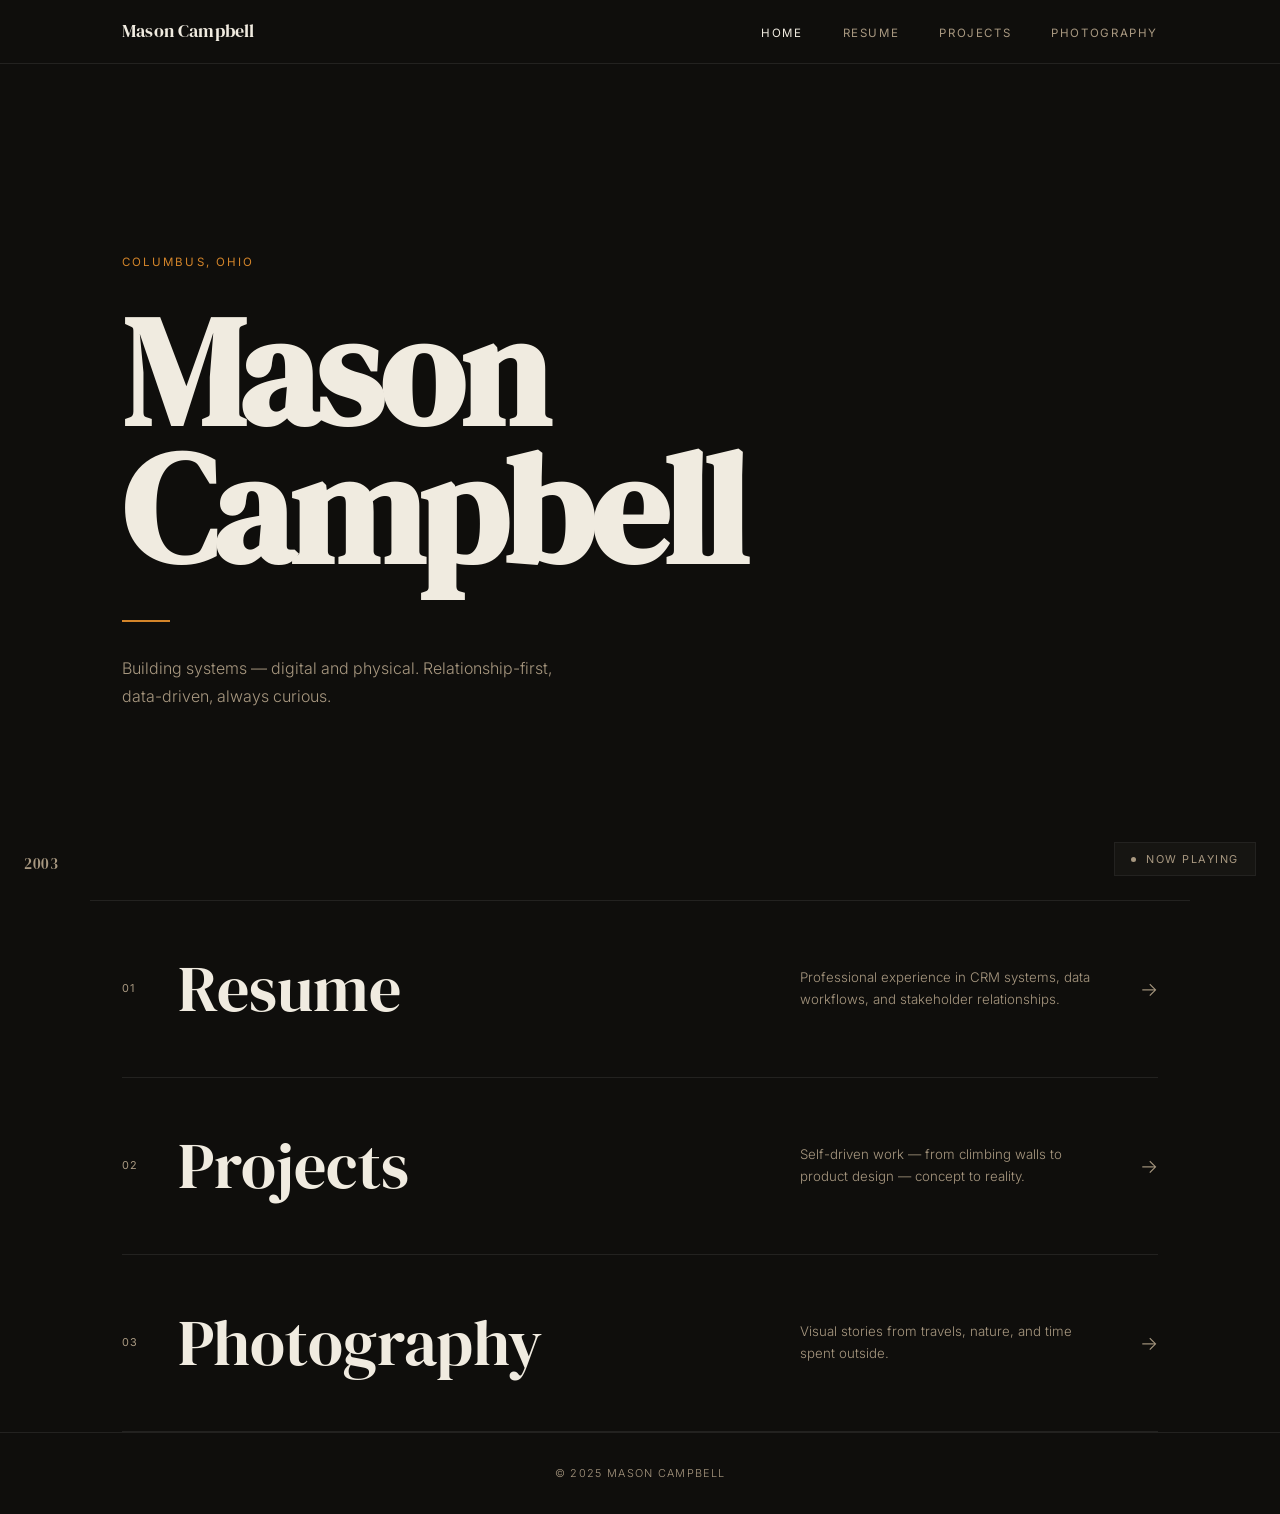
==== commit c1801ea8: "Add values page and 2003 corner link - New values.html with all 13 values in 37signals-style manifes" ====
--- a/index.html
+++ b/index.html
@@ -52,6 +52,8 @@
         <p>&copy; 2025 Mason Campbell</p>
     </footer>
 
+    <a href="values.html" class="year-link">2003</a>
+
     <!-- Spotify Widget -->
     <div class="spotify-widget">
         <button class="spotify-toggle" onclick="toggleSpotify()" aria-label="Toggle music player">
--- a/styles.css
+++ b/styles.css
@@ -579,6 +579,88 @@
     display: block;
 }
 
+/* ===== YEAR LINK ===== */
+.year-link {
+    position: fixed;
+    bottom: 1.5rem;
+    left: 1.5rem;
+    z-index: 500;
+    font-family: 'DM Serif Display', serif;
+    font-size: 0.95rem;
+    color: var(--text-muted);
+    text-decoration: none;
+    letter-spacing: 0.04em;
+    transition: color 0.2s;
+}
+
+.year-link:hover {
+    color: var(--accent);
+}
+
+/* ===== VALUES PAGE ===== */
+.values-intro {
+    max-width: 640px;
+    font-size: 1.05rem;
+    line-height: 1.85;
+    color: var(--text-muted);
+    margin-bottom: 5rem;
+}
+
+.values-list {
+    display: flex;
+    flex-direction: column;
+}
+
+.value-item {
+    display: grid;
+    grid-template-columns: 64px 1fr;
+    gap: 2.5rem;
+    padding: 4rem 0;
+    border-bottom: 1px solid var(--border);
+}
+
+.value-item:last-child {
+    border-bottom: none;
+}
+
+.value-number {
+    font-family: 'DM Serif Display', serif;
+    font-size: 1rem;
+    color: var(--accent);
+    padding-top: 0.4rem;
+    letter-spacing: 0.05em;
+    flex-shrink: 0;
+}
+
+.value-content h2 {
+    font-family: 'DM Serif Display', serif;
+    font-size: clamp(1.8rem, 4vw, 2.8rem);
+    color: var(--text);
+    line-height: 1.05;
+    margin-bottom: 1.25rem;
+    letter-spacing: -0.01em;
+}
+
+.value-content p {
+    font-size: 0.95rem;
+    color: var(--text-muted);
+    line-height: 1.85;
+    max-width: 580px;
+}
+
+@media (max-width: 600px) {
+    .value-item {
+        grid-template-columns: 1fr;
+        gap: 0.75rem;
+        padding: 3rem 0;
+    }
+
+    .year-link {
+        bottom: 1rem;
+        left: 1rem;
+    }
+}
+
 /* ===== FOOTER ===== */
 .footer {
     border-top: 1px solid var(--border);
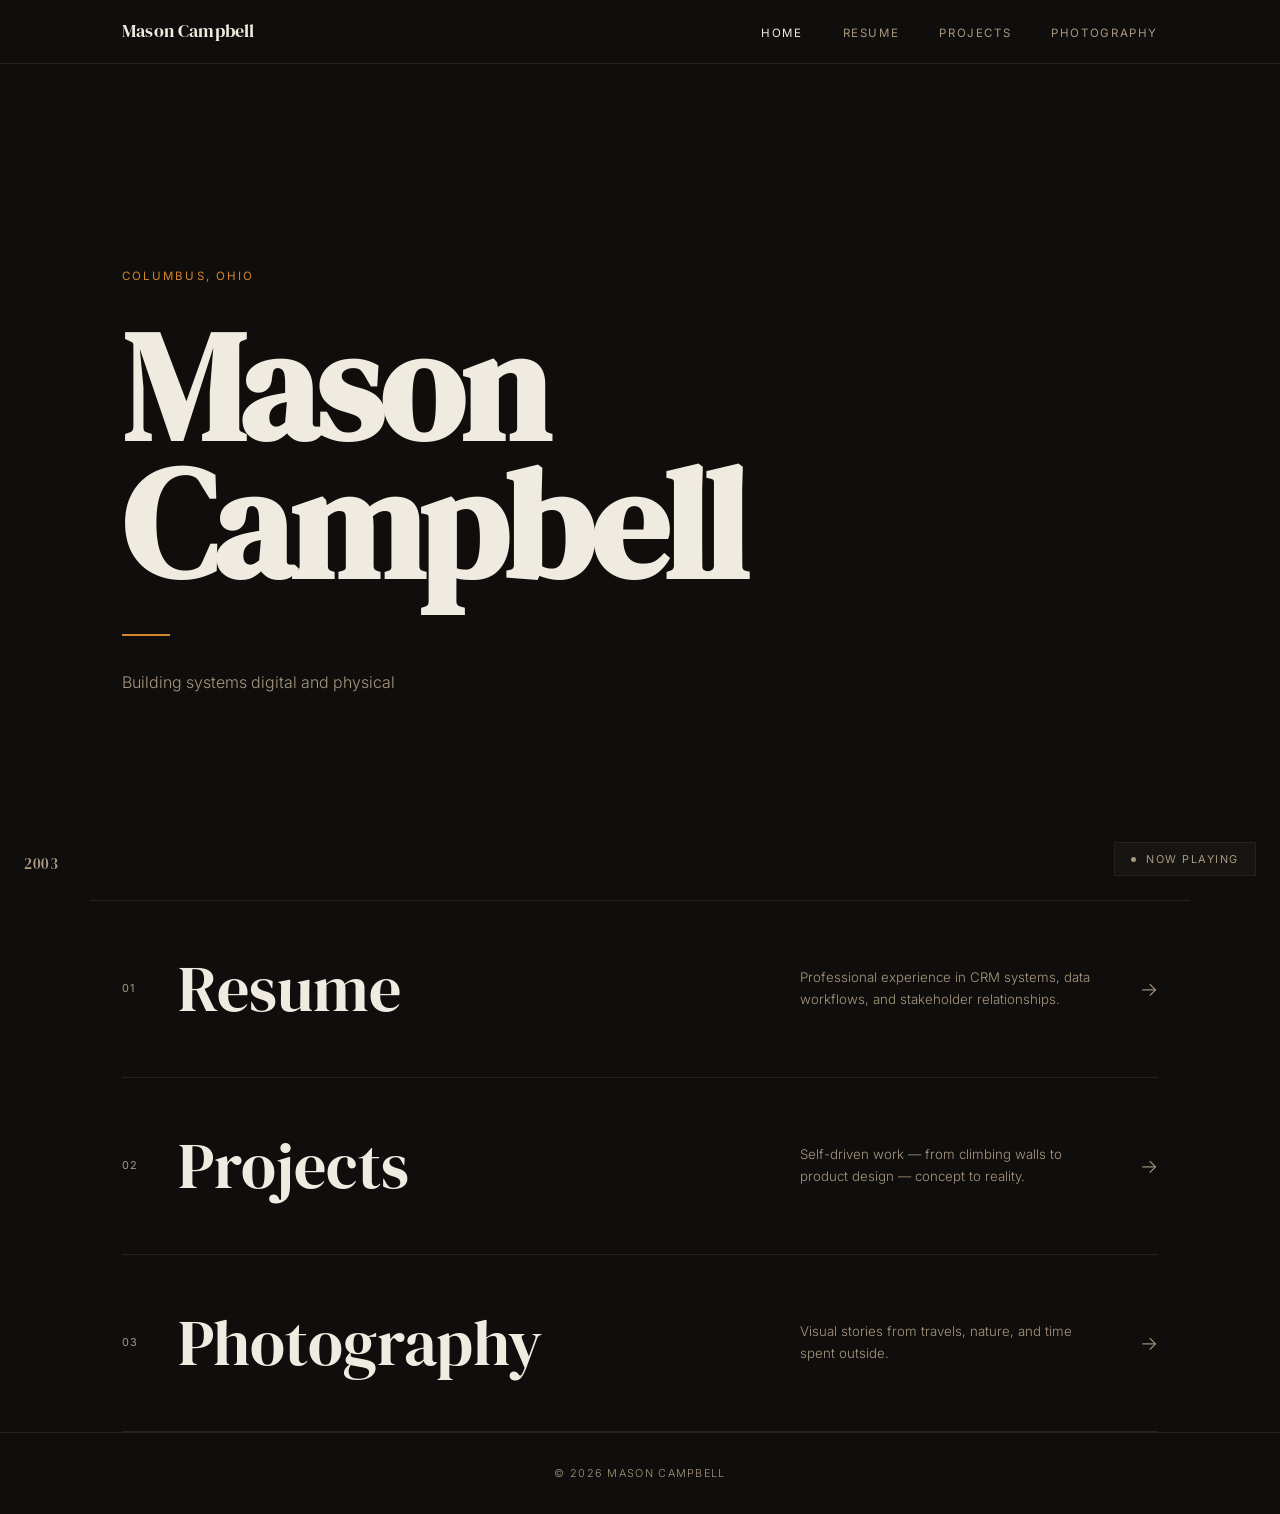
==== commit 018fdffa: "Update hero tagline and copyright year" ====
--- a/index.html
+++ b/index.html
@@ -24,7 +24,7 @@
         <p class="hero-eyebrow">Columbus, Ohio</p>
         <h1 class="hero-name">Mason<br>Campbell</h1>
         <hr class="hero-rule">
-        <p class="hero-tagline">Building systems — digital and physical. Relationship-first, data-driven, always curious.</p>
+        <p class="hero-tagline">Building systems digital and physical</p>
     </section>
 
     <div class="section-list">
@@ -49,7 +49,7 @@
     </div>
 
     <footer class="footer">
-        <p>&copy; 2025 Mason Campbell</p>
+        <p>&copy; 2026 Mason Campbell</p>
     </footer>
 
     <a href="values.html" class="year-link">2003</a>
